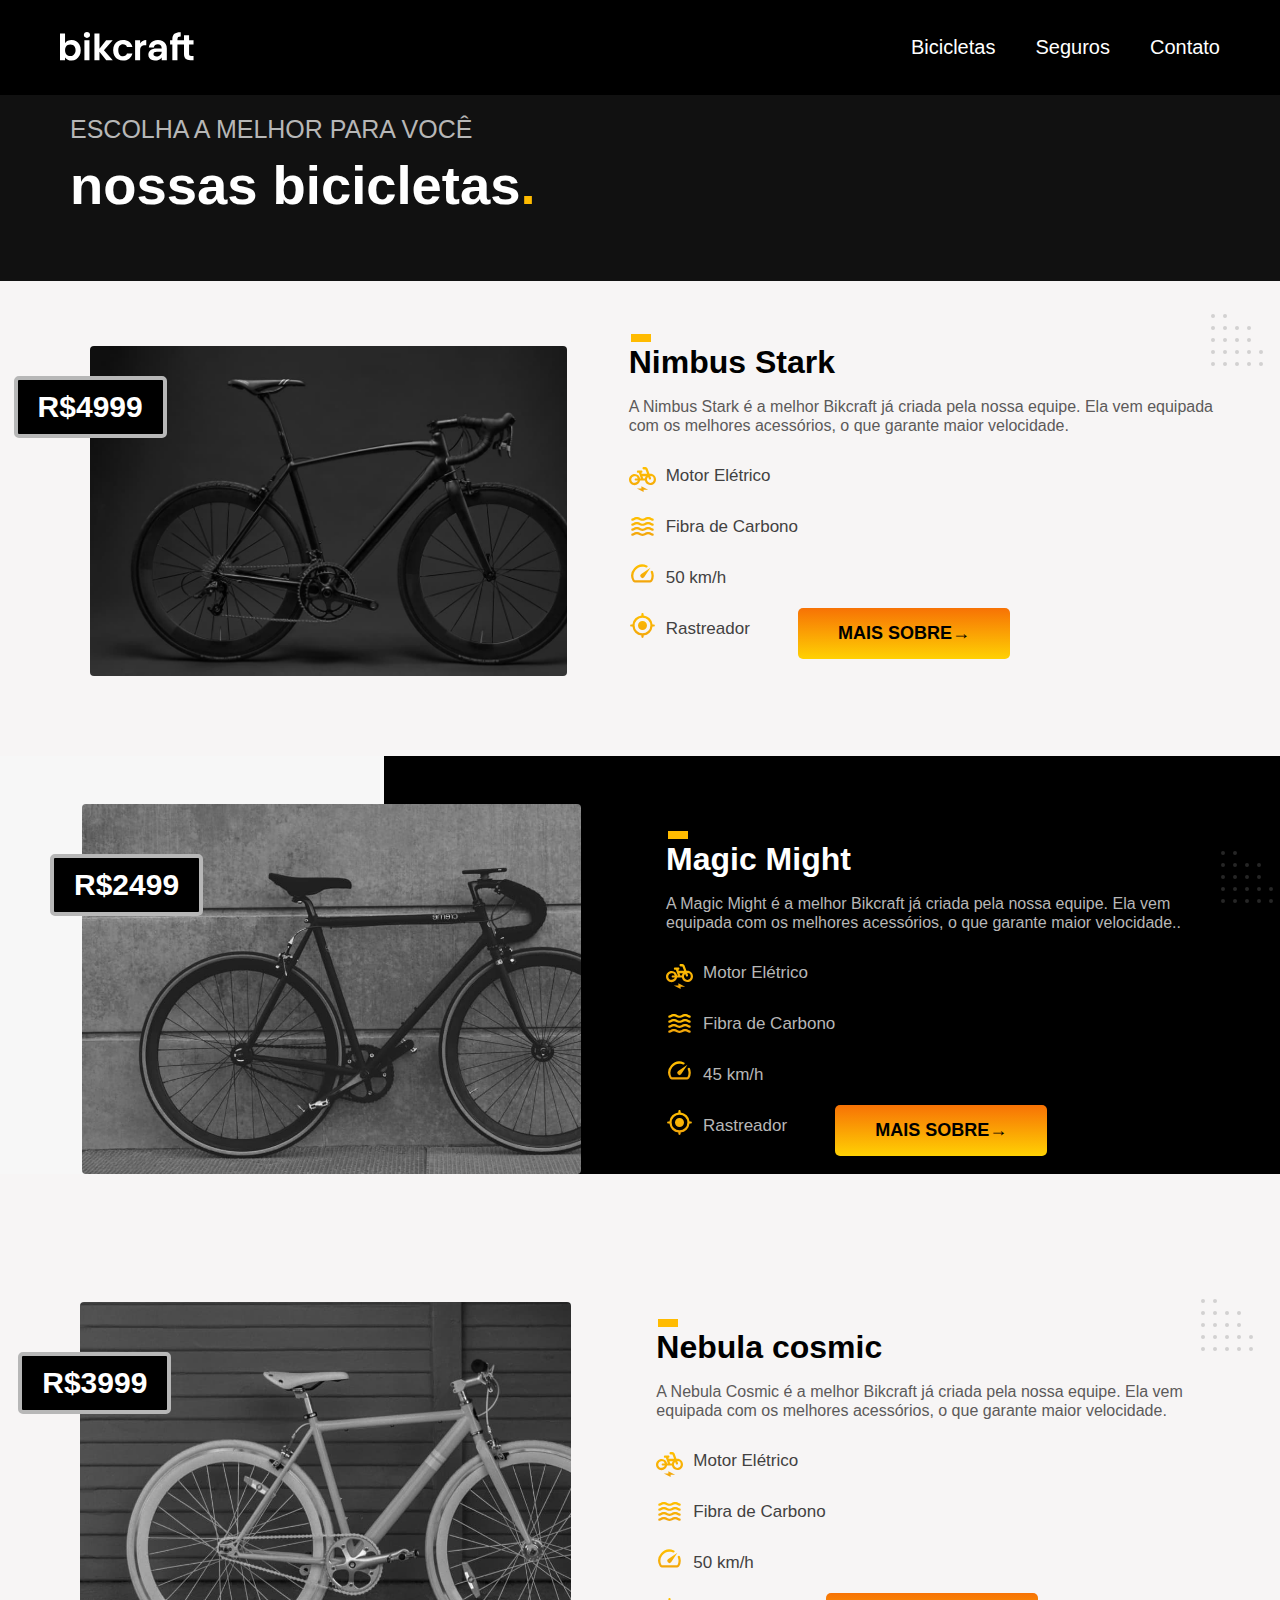
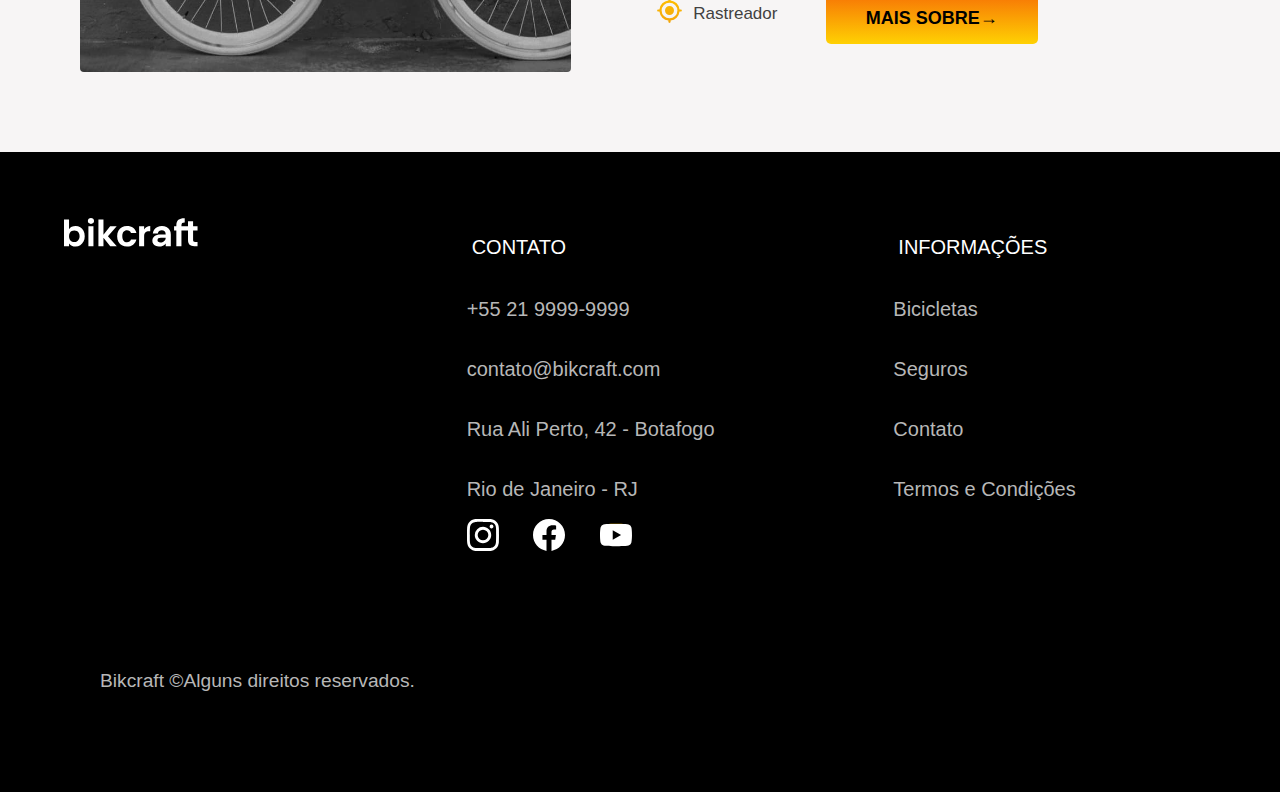
==== index-bicicletas.html @ 174e419e "Adicionei o projeto" ====
<!DOCTYPE html>
<html lang="pt-br">
<head>
    <meta charset="UTF-8">
    <meta name="viewport" content="width=device-width, initial-scale=1.0">
    <title>Bikcraft- Bicicletas Elétricas</title>
    <link rel="stylesheet" href="./style.css">
</head>
<body>
    <header class="header-bg">
        <div class="header">
            <a href="./index.html"><img src="./img-pagina-principal/bikcraft.svg" alt=""></a>
            <nav aria-label="primaria">
                <ul class="menu">
                    <li><a href="./index-bicicletas.html">Bicicletas</a></li>
                    <li><a href="./index-seguros.html">Seguros</a></li>
                    <li><a href="./index-contato.html">Contato</a></li>
                </ul>
            </nav>
        </div>
    </header>

    <main class="introducao-bicicletas">
        <p>Escolha a melhor para você</p>
        <h1>nossas bicicletas<span>.</span></h1>
    </main>

    <section class="apresentacao-bicicletas">
        <div class="bicicletas-grid">
            <div class="bicicletas-item bicicletas-item1">
                <div class="bicicletas-item-img">   
                     <h3>R$4999</h3>
                </div>
                <div class="bicicletas-item-descricao">
                    <h2>Nimbus Stark</h2>
                    <p>A Nimbus Stark é a melhor Bikcraft já criada pela nossa equipe. Ela vem equipada com os melhores acessórios, o que garante maior velocidade.</p>
                    <div class="descricao-img">
                        <div>
                            <img src="./img-pagina-principal/eletrica.svg" alt="">
                            <img src="./img-pagina-bicicletas/carbono.svg" alt="">
                            <img src="./img-pagina-bicicletas/velocidade.svg" alt="">
                            <img src="./img-pagina-principal/rastreador.svg" alt="">
                        </div>
                        <div class="descricao-vantagens">
                            <p>Motor Elétrico</p>
                            <p>Fibra de Carbono</p>
                            <p>50 km/h</p>
                            <p class="ras">Rastreador</p>
                            <a href="./index-nimbus.html">MAIS SOBRE→</a>
                        </div>
                            
                    </div>
                </div>
            </div>

            <div class="bicicletas-item bicicletas-item2">
                <div class="bicicletas-item-descricao bicicletas-item-descricao2">
                    <div class="bicicletas-item-img bicicletas-item-img2">   
                        <h3>R$2499</h3>
                   </div>

                   <div class="bicicletas2">
                        <h2>Magic Might</h2>
                        <p>A Magic Might é a melhor Bikcraft já criada pela nossa equipe. Ela vem equipada com os melhores acessórios, o que garante maior velocidade..</p>
                        <div class="descricao-img">
                            <div>
                                <img src="./img-pagina-principal/eletrica.svg" alt="">
                                <img src="./img-pagina-bicicletas/carbono.svg" alt="">
                                <img src="./img-pagina-bicicletas/velocidade.svg" alt="">
                                <img src="./img-pagina-principal/rastreador.svg" alt="">
                            </div>
                            <div class="descricao-vantagens">
                                <p>Motor Elétrico</p>
                                <p>Fibra de Carbono</p>
                                <p>45 km/h</p>
                                <p>Rastreador</p>
                                <a href="./index-magic.html">MAIS SOBRE→</a>
                            </div>
                        
                        </div>
                   </div>
                    
                </div>
            </div>

            <div class="bicicletas-item">
                <div class="bicicletas-item-img bicicletas-item-img3">   
                     <h3>R$3999</h3>
                </div>
                <div class="bicicletas-item-descricao bicicletas-item-descricao3">
                    <h2>Nebula cosmic</h2>
                    <p>A Nebula Cosmic é a melhor Bikcraft já criada pela nossa equipe. Ela vem equipada com os melhores acessórios, o que garante maior velocidade.</p>
                    <div class="descricao-img">
                        <div>
                            <img src="./img-pagina-principal/eletrica.svg" alt="">
                            <img src="./img-pagina-bicicletas/carbono.svg" alt="">
                            <img src="./img-pagina-bicicletas/velocidade.svg" alt="">
                            <img src="./img-pagina-principal/rastreador.svg" alt="">
                        </div>
                        <div class="descricao-vantagens">
                            <p>Motor Elétrico</p>
                            <p>Fibra de Carbono</p>
                            <p>50 km/h</p>
                            <p>Rastreador</p>
                            <a href="./index-nebula.html">MAIS SOBRE→</a>
                        </div>
                            
                    </div>
                </div>
            </div>
            
            
        </div>
    </section>

    <section class="contato" aria-label="contato">
        <div class="contato-grid">
            <div class="contato-img">
                <img src="./img-pagina-principal/bikcraft.svg" alt="">
            </div>

            <div class="contato-num">
                <p>CONTATO</p>
                <ul class="contato-num-lista">
                    <li>+55 21 9999-9999</li>
                    <li>contato@bikcraft.com</li>
                    <li>Rua Ali Perto, 42 - Botafogo</li>
                    <li>Rio de Janeiro - RJ</li>
                    <a href="./index.html"><img src="./img-redes/instagram-p.svg" alt=""></a>
                    <a href="./index.html"><img src="./img-redes/facebook-p.svg" alt=""></a>
                    <a href="./index.html"><img src="./img-redes/youtube-p.svg" alt=""></a>
                </ul>
            </div>

            <div class="info">
                <p>INFORMAÇÕES</p>
                <ul class="info-lista">
                    <a href="./index-bicicletas.html"><li>Bicicletas</li></a>
                    <a href="./index-seguros.html"><li>Seguros</li></a>
                    <a href="./index-contato.html"><li>Contato</li></a>
                    <a href="./index-termos.html"><li>Termos e Condições</li></a>
                </ul>
            </div>
        </div>
        <footer><p>Bikcraft &copy;Alguns direitos reservados.</p></footer>
    </section>
</body>
</html>
---- style.css ----
@import './css/header.css';
@import './css/introducao.css';
@import './css/escolha.css';
@import './css/modelo.css';
@import './css/patrocinio.css';
@import './css/depoimento.css';
@import './css/seguros.css';
@import './css/contato.css';
@import './css/bicicletas.css';
@import './css/seguros02.css';
@import './css/contato02.css';
@import './css/termos.css';
@import './css/magic.css';
@import './css/compra.css';
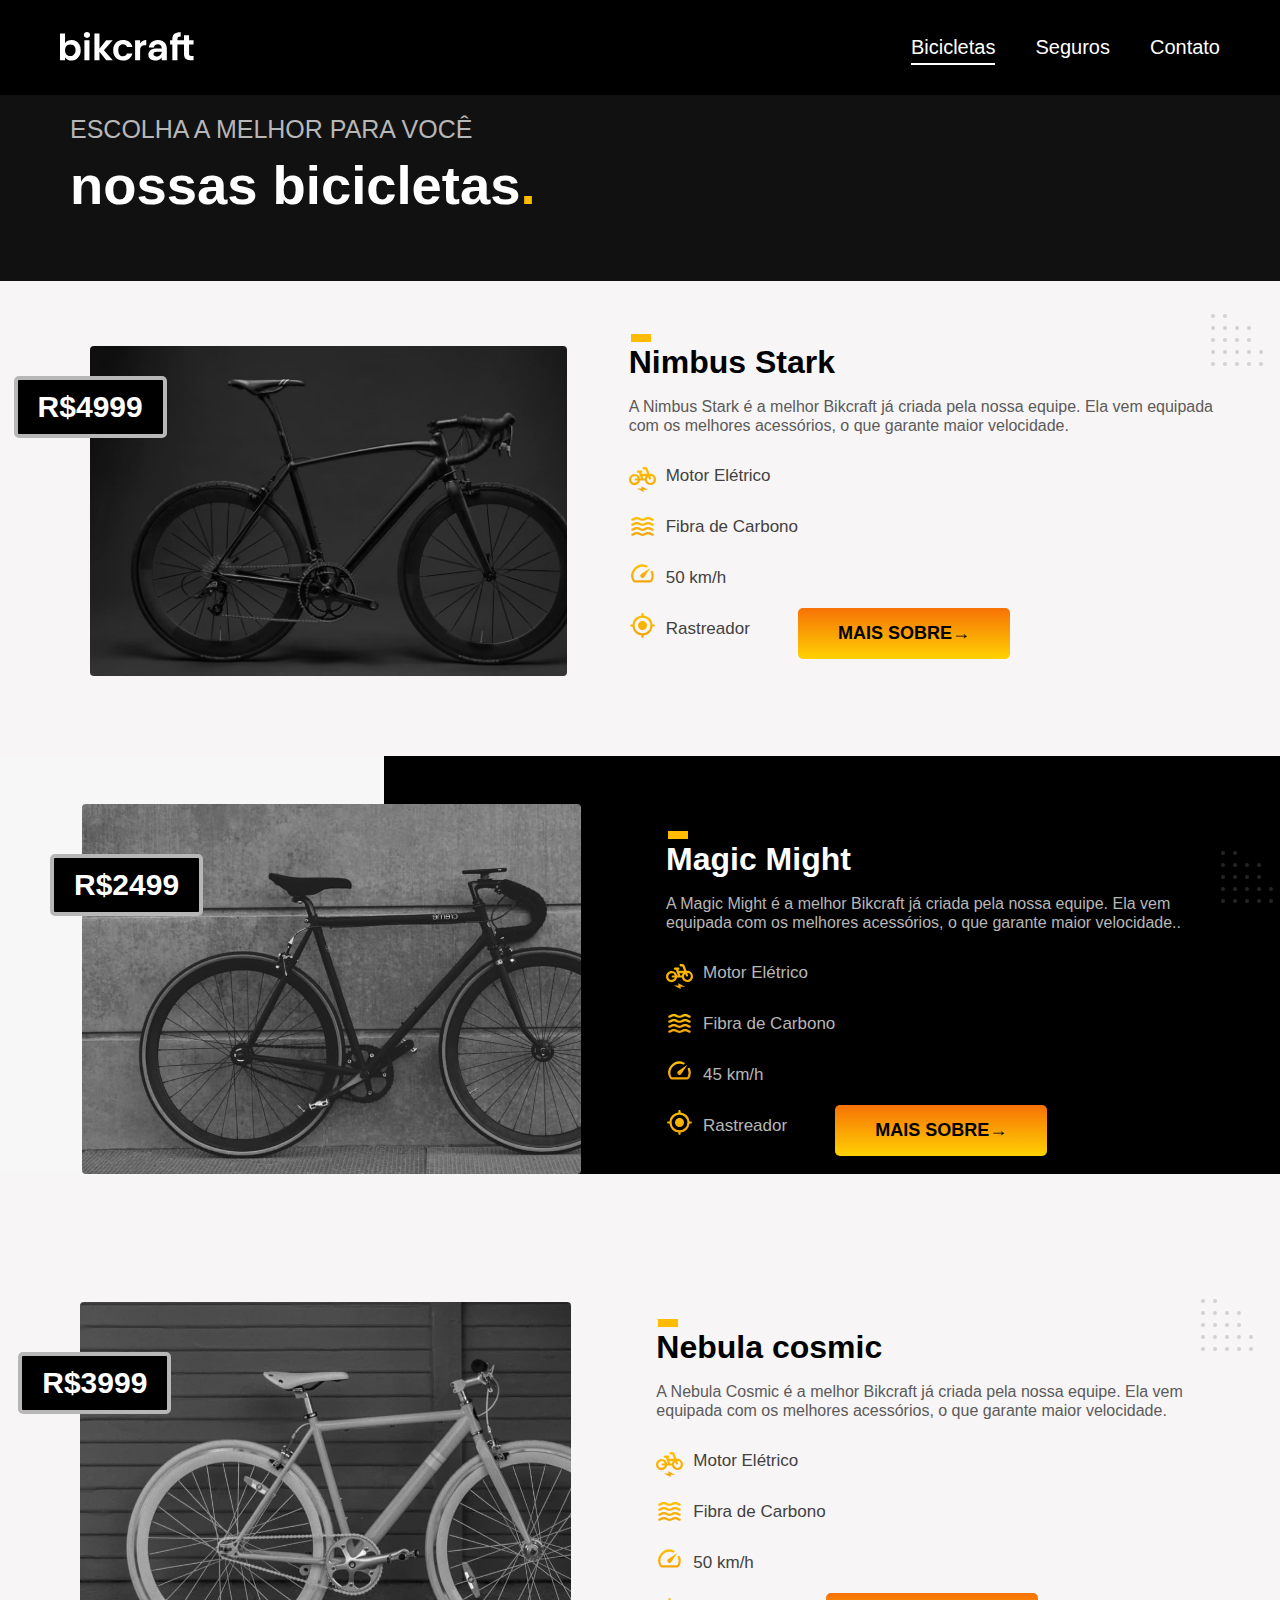
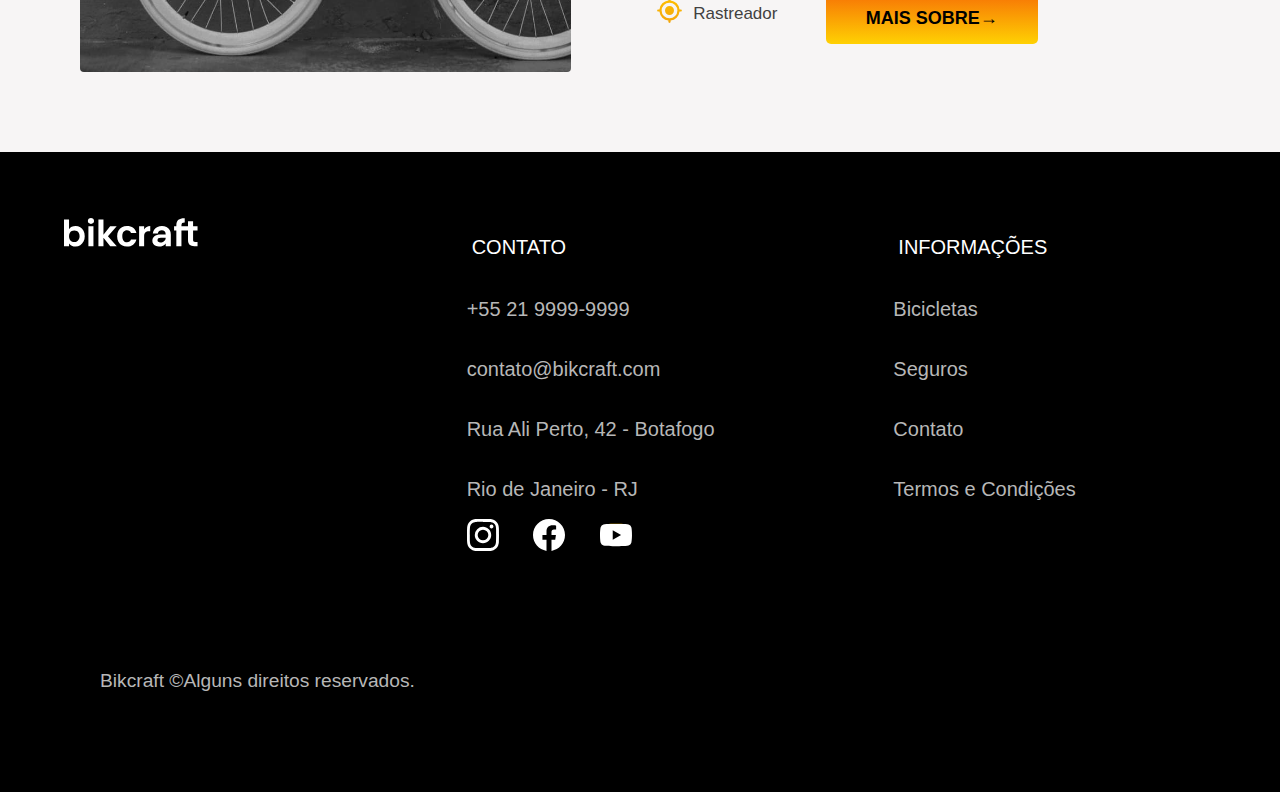
==== commit cff866ef: "Javascript Adicionado" ====
--- a/index-bicicletas.html
+++ b/index-bicicletas.html
@@ -5,6 +5,7 @@
     <meta name="viewport" content="width=device-width, initial-scale=1.0">
     <title>Bikcraft- Bicicletas Elétricas</title>
     <link rel="stylesheet" href="./style.css">
+<script>document.documentElement.classList.add('js');</script>
 </head>
 <body>
     <header class="header-bg">
@@ -144,5 +145,6 @@
         </div>
         <footer><p>Bikcraft &copy;Alguns direitos reservados.</p></footer>
     </section>
+<script src="./js/script.js"></script>
 </body>
 </html>--- a/style.css
+++ b/style.css
@@ -12,3 +12,4 @@
 @import './css/termos.css';
 @import './css/magic.css';
 @import './css/compra.css';
+@import './css/animacao.css';
